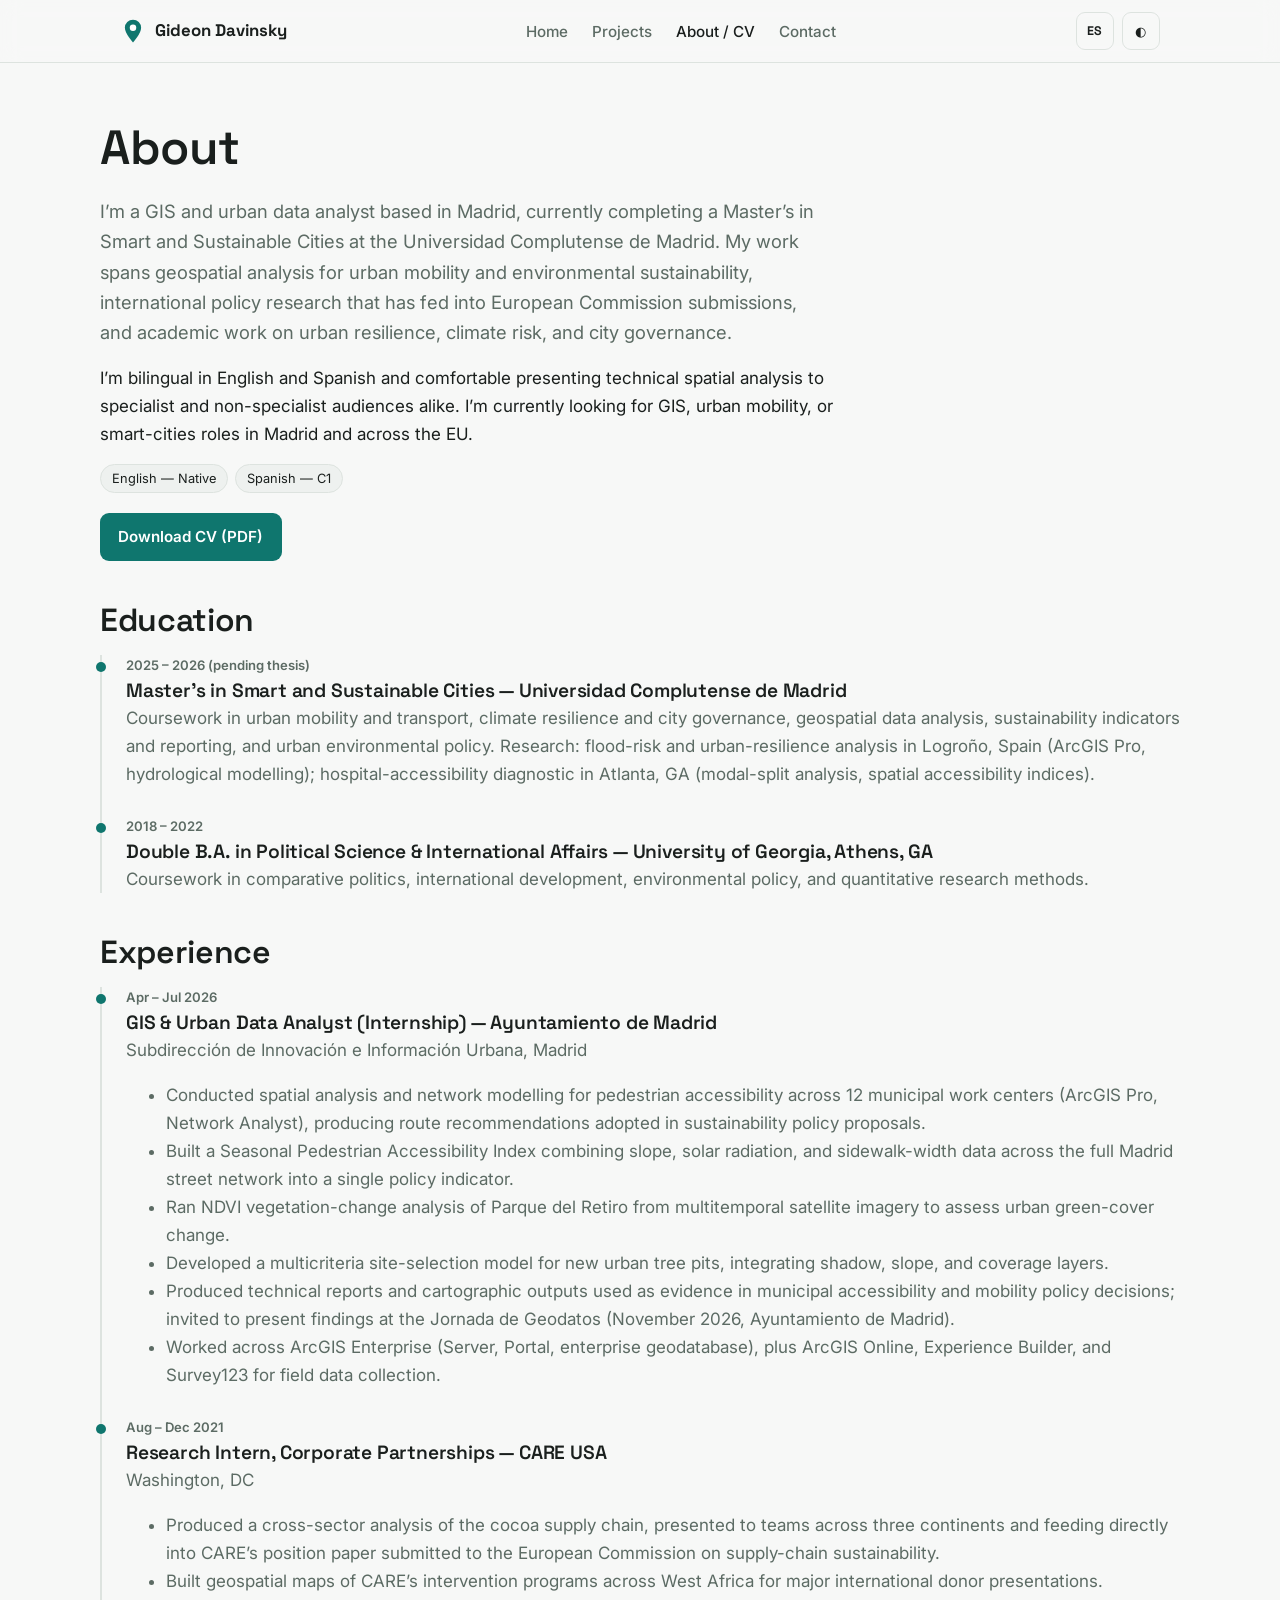
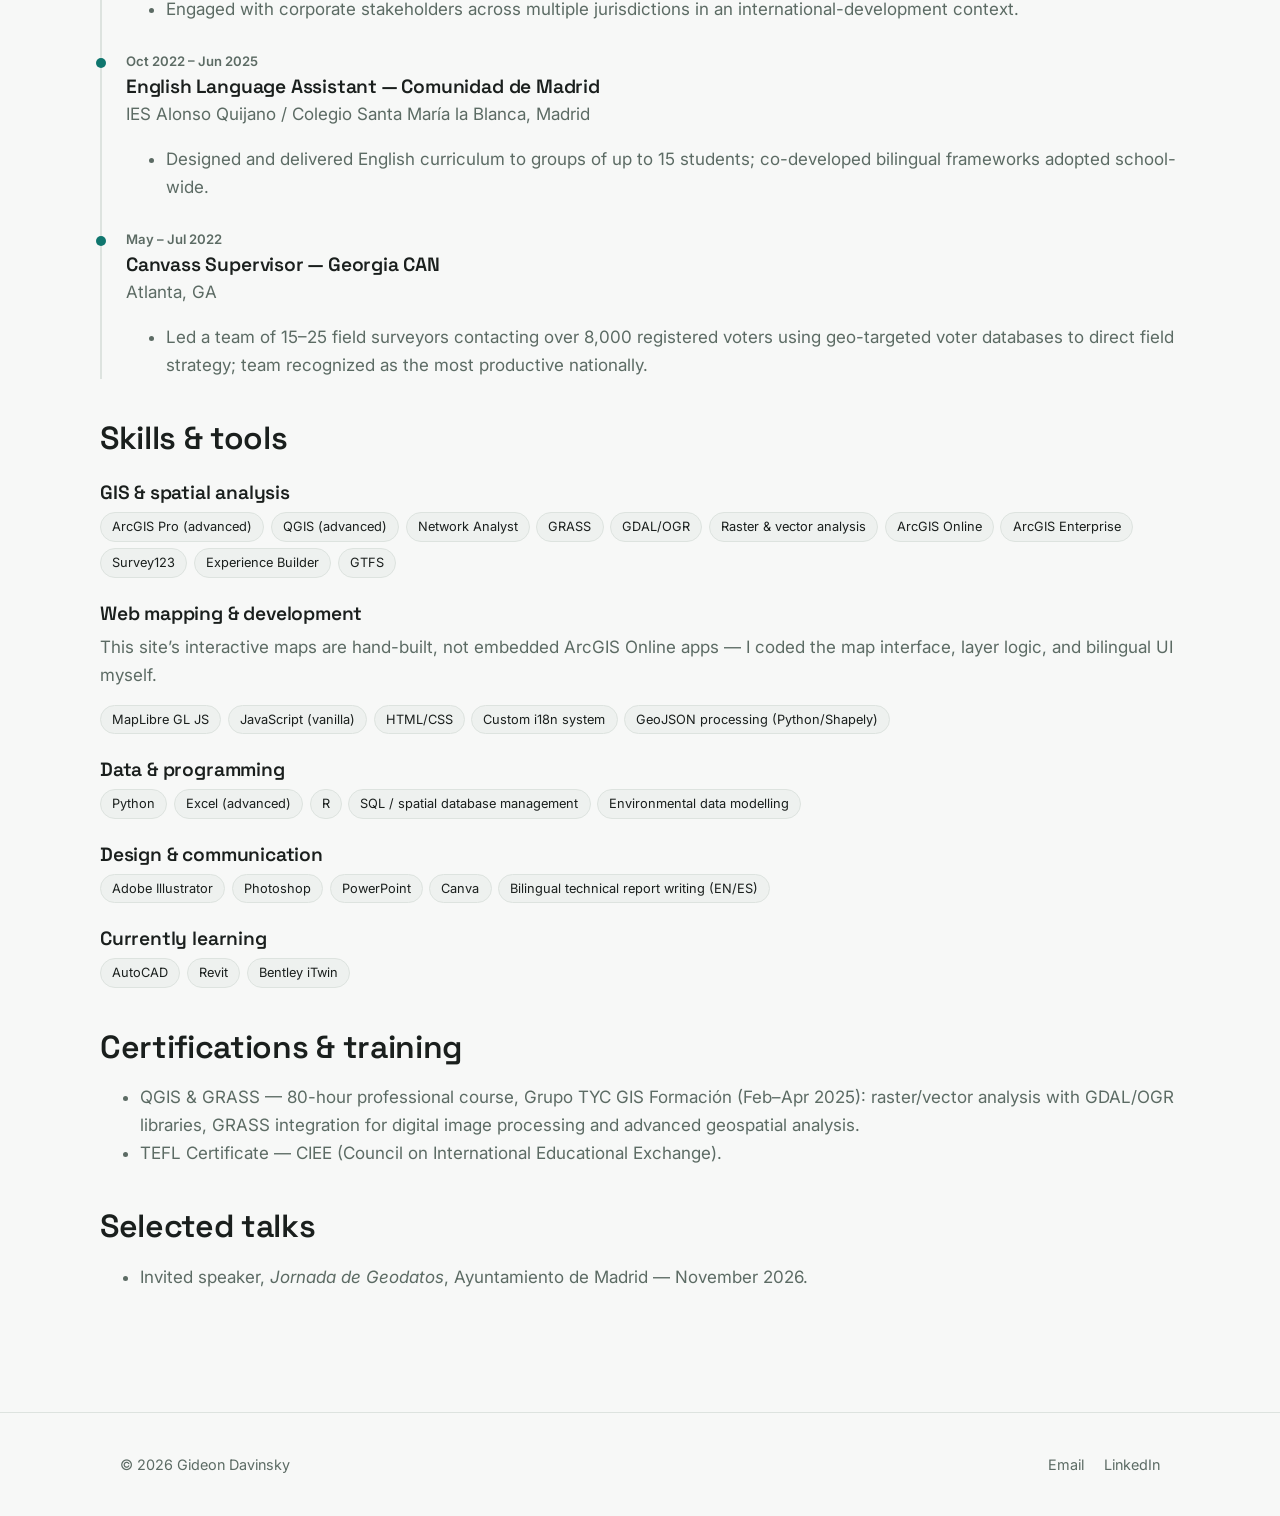
==== about.html @ 7b9b18a8 "Public deploy: exclude Ayuntamiento de Madrid work pending their publication Drops the IAPE pedestri" ====
<!doctype html>
<html lang="en">
<head>
<meta charset="utf-8">
<meta name="viewport" content="width=device-width, initial-scale=1">
<title>About &amp; CV — Gideon Davinsky</title>
<meta name="description" content="Background, education, and experience of Gideon Davinsky, a GIS and urban data analyst based in Madrid.">
<meta property="og:type" content="website">
<meta property="og:site_name" content="Gideon Davinsky — GIS Portfolio">
<meta property="og:title" content="About &amp; CV — Gideon Davinsky">
<meta property="og:description" content="Background, education, and experience of Gideon Davinsky, a GIS and urban data analyst based in Madrid.">
<meta property="og:image" content="assets/og/about.png">
<meta property="og:url" content="about.html">
<meta name="twitter:card" content="summary_large_image">
<link rel="icon" href="data:image/svg+xml,%3Csvg xmlns='http://www.w3.org/2000/svg' viewBox='0 0 32 32'%3E%3Cpath fill='%230f766e' d='M16 2a10 10 0 0 0-10 10c0 7 10 18 10 18s10-11 10-18A10 10 0 0 0 16 2z'/%3E%3Ccircle cx='16' cy='12' r='4' fill='%23fff'/%3E%3C/svg%3E">
<link rel="preconnect" href="https://fonts.googleapis.com">
<link rel="preconnect" href="https://fonts.gstatic.com" crossorigin>
<link href="https://fonts.googleapis.com/css2?family=Inter:wght@400;500;600&family=Space+Grotesk:wght@500;600;700&display=swap" rel="stylesheet">
<link rel="stylesheet" href="css/main.css">
</head>
<body>

<header class="site-header">
  <nav class="nav">
    <a class="brand" href="index.html">
      <svg class="mark" viewBox="0 0 32 32" aria-hidden="true"><path fill="var(--accent)" d="M16 2a10 10 0 0 0-10 10c0 7 10 18 10 18s10-11 10-18A10 10 0 0 0 16 2z"/><circle cx="16" cy="12" r="4" fill="#fff"/></svg>
      Gideon Davinsky
    </a>
    <ul class="nav-links">
      <li><a href="index.html" data-i18n="nav_home">Home</a></li>
      <li><a href="projects.html" data-i18n="nav_projects">Projects</a></li>
      <li><a href="about.html" aria-current="page" data-i18n="nav_about">About / CV</a></li>
      <li><a href="contact.html" data-i18n="nav_contact">Contact</a></li>
    </ul>
    <div style="display:flex;gap:.5rem">
      <button class="lang-toggle" data-i18n-aria="lang_toggle_aria" title="Español / English">ES</button>
      <button class="theme-toggle" data-i18n-aria="theme_toggle_aria" title="Toggle theme">◐</button>
      <button class="nav-toggle" data-i18n-aria="menu_aria" aria-expanded="false">☰</button>
    </div>
  </nav>
</header>

<main class="container section">
  <h1 data-i18n="h_about">About</h1>
  <div class="prose">
    <p class="lead" data-i18n="lead_1">
      I&rsquo;m a GIS and urban data analyst based in Madrid, currently completing a Master&rsquo;s
      in Smart and Sustainable Cities at the Universidad Complutense de Madrid. My work spans
      geospatial analysis for urban mobility and environmental sustainability, international
      policy research that has fed into European Commission submissions, and academic work on
      urban resilience, climate risk, and city governance.
    </p>
    <p data-i18n="lead_2">
      I&rsquo;m bilingual in English and Spanish and comfortable presenting technical spatial
      analysis to specialist and non-specialist audiences alike. I&rsquo;m currently looking for
      GIS, urban mobility, or smart-cities roles in Madrid and across the EU.
    </p>
    <div class="pill-row" style="margin-bottom:1.25rem">
      <span class="pill" data-i18n="lang_en">English &mdash; Native</span>
      <span class="pill" data-i18n="lang_es">Spanish &mdash; C1</span>
    </div>
    <p>
      <a class="btn" id="cv-download" href="assets/CV_EN.pdf" data-cv-en="assets/CV_EN.pdf" data-cv-es="assets/CV_ES.pdf" data-i18n="btn_download_cv">Download CV (PDF)</a>
    </p>
  </div>

  <h2 data-i18n="h_education">Education</h2>
  <div class="timeline">
    <div class="timeline-item">
      <div class="when" data-i18n="edu_1_when">2025 &ndash; 2026 (pending thesis)</div>
      <h3 data-i18n="edu_1_title">Master&rsquo;s in Smart and Sustainable Cities &mdash; Universidad Complutense de Madrid</h3>
      <p class="muted" data-i18n="edu_1_body">Coursework in urban mobility and transport, climate resilience and city governance,
        geospatial data analysis, sustainability indicators and reporting, and urban
        environmental policy. Research: flood-risk and urban-resilience analysis in Logroño,
        Spain (ArcGIS Pro, hydrological modelling); hospital-accessibility diagnostic in
        Atlanta, GA (modal-split analysis, spatial accessibility indices).</p>
    </div>
    <div class="timeline-item">
      <div class="when">2018 &ndash; 2022</div>
      <h3 data-i18n="edu_2_title">Double B.A. in Political Science &amp; International Affairs &mdash; University of Georgia, Athens, GA</h3>
      <p class="muted" data-i18n="edu_2_body">Coursework in comparative politics, international development, environmental
        policy, and quantitative research methods.</p>
    </div>
  </div>

  <h2 data-i18n="h_experience">Experience</h2>
  <div class="timeline">
    <div class="timeline-item">
      <div class="when" data-i18n="exp_1_when">Apr &ndash; Jul 2026</div>
      <h3 data-i18n="exp_1_title">GIS &amp; Urban Data Analyst (Internship) &mdash; Ayuntamiento de Madrid</h3>
      <p class="muted" data-i18n="exp_1_org">Subdirección de Innovación e Información Urbana, Madrid</p>
      <ul class="muted">
        <li data-i18n="exp_1_b1">Conducted spatial analysis and network modelling for pedestrian accessibility across 12
          municipal work centers (ArcGIS Pro, Network Analyst), producing route recommendations
          adopted in sustainability policy proposals.</li>
        <li data-i18n="exp_1_b2">Built a Seasonal Pedestrian Accessibility Index combining slope, solar radiation, and
          sidewalk-width data across the full Madrid street network into a single policy
          indicator.</li>
        <li data-i18n="exp_1_b3">Ran NDVI vegetation-change analysis of Parque del Retiro from multitemporal satellite
          imagery to assess urban green-cover change.</li>
        <li data-i18n="exp_1_b4">Developed a multicriteria site-selection model for new urban tree pits, integrating
          shadow, slope, and coverage layers.</li>
        <li data-i18n="exp_1_b5">Produced technical reports and cartographic outputs used as evidence in municipal
          accessibility and mobility policy decisions; invited to present findings at the
          Jornada de Geodatos (November 2026, Ayuntamiento de Madrid).</li>
        <li data-i18n="exp_1_b6">Worked across ArcGIS Enterprise (Server, Portal, enterprise geodatabase), plus ArcGIS
          Online, Experience Builder, and Survey123 for field data collection.</li>
      </ul>
    </div>
    <div class="timeline-item">
      <div class="when">Aug &ndash; Dec 2021</div>
      <h3 data-i18n="exp_2_title">Research Intern, Corporate Partnerships &mdash; CARE USA</h3>
      <p class="muted" data-i18n="exp_2_org">Washington, DC</p>
      <ul class="muted">
        <li data-i18n="exp_2_b1">Produced a cross-sector analysis of the cocoa supply chain, presented to teams across
          three continents and feeding directly into CARE&rsquo;s position paper submitted to the
          European Commission on supply-chain sustainability.</li>
        <li data-i18n="exp_2_b2">Built geospatial maps of CARE&rsquo;s intervention programs across West Africa for major
          international donor presentations.</li>
        <li data-i18n="exp_2_b3">Engaged with corporate stakeholders across multiple jurisdictions in an
          international-development context.</li>
      </ul>
    </div>
    <div class="timeline-item">
      <div class="when">Oct 2022 &ndash; Jun 2025</div>
      <h3 data-i18n="exp_3_title">English Language Assistant &mdash; Comunidad de Madrid</h3>
      <p class="muted" data-i18n="exp_3_org">IES Alonso Quijano / Colegio Santa María la Blanca, Madrid</p>
      <ul class="muted">
        <li data-i18n="exp_3_b1">Designed and delivered English curriculum to groups of up to 15 students; co-developed
          bilingual frameworks adopted school-wide.</li>
      </ul>
    </div>
    <div class="timeline-item">
      <div class="when">May &ndash; Jul 2022</div>
      <h3 data-i18n="exp_4_title">Canvass Supervisor &mdash; Georgia CAN</h3>
      <p class="muted" data-i18n="exp_4_org">Atlanta, GA</p>
      <ul class="muted">
        <li data-i18n="exp_4_b1">Led a team of 15&ndash;25 field surveyors contacting over 8,000 registered voters using
          geo-targeted voter databases to direct field strategy; team recognized as the most
          productive nationally.</li>
      </ul>
    </div>
  </div>

  <h2 data-i18n="h_skills">Skills &amp; tools</h2>
  <h3 data-i18n="skill_h_gis">GIS &amp; spatial analysis</h3>
  <div class="pill-row" data-i18n="skill_gis_list"></div>
  <h3 data-i18n="skill_h_web">Web mapping &amp; development</h3>
  <p class="muted" data-i18n="skill_web_note">This site&rsquo;s interactive maps are hand-built, not embedded ArcGIS Online
    apps &mdash; I coded the map interface, layer logic, and bilingual UI myself.</p>
  <div class="pill-row" data-i18n="skill_web_list"></div>
  <h3 data-i18n="skill_h_data">Data &amp; programming</h3>
  <div class="pill-row" data-i18n="skill_data_list"></div>
  <h3 data-i18n="skill_h_design">Design &amp; communication</h3>
  <div class="pill-row" data-i18n="skill_design_list"></div>
  <h3 data-i18n="skill_h_learning">Currently learning</h3>
  <div class="pill-row" data-i18n="skill_learning_list"></div>

  <h2 data-i18n="h_certs">Certifications &amp; training</h2>
  <ul class="muted">
    <li data-i18n="cert_1">QGIS &amp; GRASS &mdash; 80-hour professional course, Grupo TYC GIS Formación (Feb&ndash;Apr
      2025): raster/vector analysis with GDAL/OGR libraries, GRASS integration for digital
      image processing and advanced geospatial analysis.</li>
    <li data-i18n="cert_2">TEFL Certificate &mdash; CIEE (Council on International Educational Exchange).</li>
  </ul>

  <h2 data-i18n="h_talks">Selected talks</h2>
  <ul class="muted">
    <li data-i18n="talk_1">Invited speaker, <em>Jornada de Geodatos</em>, Ayuntamiento de Madrid &mdash; November 2026.</li>
  </ul>
</main>

<footer class="site-footer">
  <div class="container">
    <div>&copy; <span id="year">2026</span> Gideon Davinsky</div>
    <div class="social">
      <a href="mailto:gideondavinsky@gmail.com" data-i18n="social_email">Email</a>
      <a href="https://www.linkedin.com/in/gideon-davinsky" data-i18n="social_linkedin">LinkedIn</a>
    </div>
  </div>
</footer>

<script>
  window.PAGE_I18N = {
    en: {
      doc_title: "About &amp; CV — Gideon Davinsky",
      doc_description: "Background, education, and experience of Gideon Davinsky, a GIS and urban data analyst based in Madrid.",
      h_about: "About",
      lead_1: "I’m a GIS and urban data analyst based in Madrid, currently completing a Master’s in Smart and Sustainable Cities at the Universidad Complutense de Madrid. My work spans geospatial analysis for urban mobility and environmental sustainability, international policy research that has fed into European Commission submissions, and academic work on urban resilience, climate risk, and city governance.",
      lead_2: "I’m bilingual in English and Spanish and comfortable presenting technical spatial analysis to specialist and non-specialist audiences alike. I’m currently looking for GIS, urban mobility, or smart-cities roles in Madrid and across the EU.",
      lang_en: "English — Native",
      lang_es: "Spanish — C1",
      btn_download_cv: "Download CV (PDF)",
      h_education: "Education",
      edu_1_when: "2025 – 2026 (pending thesis)",
      edu_1_title: "Master’s in Smart and Sustainable Cities — Universidad Complutense de Madrid",
      edu_1_body: "Coursework in urban mobility and transport, climate resilience and city governance, geospatial data analysis, sustainability indicators and reporting, and urban environmental policy. Research: flood-risk and urban-resilience analysis in Logroño, Spain (ArcGIS Pro, hydrological modelling); hospital-accessibility diagnostic in Atlanta, GA (modal-split analysis, spatial accessibility indices).",
      edu_2_title: "Double B.A. in Political Science &amp; International Affairs — University of Georgia, Athens, GA",
      edu_2_body: "Coursework in comparative politics, international development, environmental policy, and quantitative research methods.",
      h_experience: "Experience",
      exp_1_when: "Apr – Jul 2026",
      exp_1_title: "GIS &amp; Urban Data Analyst (Internship) — Ayuntamiento de Madrid",
      exp_1_org: "Subdirección de Innovación e Información Urbana, Madrid",
      exp_1_b1: "Conducted spatial analysis and network modelling for pedestrian accessibility across 12 municipal work centers (ArcGIS Pro, Network Analyst), producing route recommendations adopted in sustainability policy proposals.",
      exp_1_b2: "Built a Seasonal Pedestrian Accessibility Index combining slope, solar radiation, and sidewalk-width data across the full Madrid street network into a single policy indicator.",
      exp_1_b3: "Ran NDVI vegetation-change analysis of Parque del Retiro from multitemporal satellite imagery to assess urban green-cover change.",
      exp_1_b4: "Developed a multicriteria site-selection model for new urban tree pits, integrating shadow, slope, and coverage layers.",
      exp_1_b5: "Produced technical reports and cartographic outputs used as evidence in municipal accessibility and mobility policy decisions; invited to present findings at the Jornada de Geodatos (November 2026, Ayuntamiento de Madrid).",
      exp_1_b6: "Worked across ArcGIS Enterprise (Server, Portal, enterprise geodatabase), plus ArcGIS Online, Experience Builder, and Survey123 for field data collection.",
      exp_2_title: "Research Intern, Corporate Partnerships — CARE USA",
      exp_2_org: "Washington, DC",
      exp_2_b1: "Produced a cross-sector analysis of the cocoa supply chain, presented to teams across three continents and feeding directly into CARE’s position paper submitted to the European Commission on supply-chain sustainability.",
      exp_2_b2: "Built geospatial maps of CARE’s intervention programs across West Africa for major international donor presentations.",
      exp_2_b3: "Engaged with corporate stakeholders across multiple jurisdictions in an international-development context.",
      exp_3_title: "English Language Assistant — Comunidad de Madrid",
      exp_3_org: "IES Alonso Quijano / Colegio Santa María la Blanca, Madrid",
      exp_3_b1: "Designed and delivered English curriculum to groups of up to 15 students; co-developed bilingual frameworks adopted school-wide.",
      exp_4_title: "Canvass Supervisor — Georgia CAN",
      exp_4_org: "Atlanta, GA",
      exp_4_b1: "Led a team of 15–25 field surveyors contacting over 8,000 registered voters using geo-targeted voter databases to direct field strategy; team recognized as the most productive nationally.",
      h_skills: "Skills &amp; tools",
      skill_h_gis: "GIS &amp; spatial analysis",
      skill_gis_list: "<span class=\"pill\">ArcGIS Pro (advanced)</span><span class=\"pill\">QGIS (advanced)</span><span class=\"pill\">Network Analyst</span><span class=\"pill\">GRASS</span><span class=\"pill\">GDAL/OGR</span><span class=\"pill\">Raster &amp; vector analysis</span><span class=\"pill\">ArcGIS Online</span><span class=\"pill\">ArcGIS Enterprise</span><span class=\"pill\">Survey123</span><span class=\"pill\">Experience Builder</span><span class=\"pill\">GTFS</span>",
      skill_h_web: "Web mapping &amp; development",
      skill_web_note: "This site’s interactive maps are hand-built, not embedded ArcGIS Online apps — I coded the map interface, layer logic, and bilingual UI myself.",
      skill_web_list: "<span class=\"pill\">MapLibre GL JS</span><span class=\"pill\">JavaScript (vanilla)</span><span class=\"pill\">HTML/CSS</span><span class=\"pill\">Custom i18n system</span><span class=\"pill\">GeoJSON processing (Python/Shapely)</span>",
      skill_h_data: "Data &amp; programming",
      skill_data_list: "<span class=\"pill\">Python</span><span class=\"pill\">Excel (advanced)</span><span class=\"pill\">R</span><span class=\"pill\">SQL / spatial database management</span><span class=\"pill\">Environmental data modelling</span>",
      skill_h_design: "Design &amp; communication",
      skill_design_list: "<span class=\"pill\">Adobe Illustrator</span><span class=\"pill\">Photoshop</span><span class=\"pill\">PowerPoint</span><span class=\"pill\">Canva</span><span class=\"pill\">Bilingual technical report writing (EN/ES)</span>",
      skill_h_learning: "Currently learning",
      skill_learning_list: "<span class=\"pill\">AutoCAD</span><span class=\"pill\">Revit</span><span class=\"pill\">Bentley iTwin</span>",
      h_certs: "Certifications &amp; training",
      cert_1: "QGIS &amp; GRASS — 80-hour professional course, Grupo TYC GIS Formación (Feb–Apr 2025): raster/vector analysis with GDAL/OGR libraries, GRASS integration for digital image processing and advanced geospatial analysis.",
      cert_2: "TEFL Certificate — CIEE (Council on International Educational Exchange).",
      h_talks: "Selected talks",
      talk_1: "Invited speaker, <em>Jornada de Geodatos</em>, Ayuntamiento de Madrid — November 2026."
    },
    es: {
      doc_title: "Sobre mí y CV — Gideon Davinsky",
      doc_description: "Trayectoria, formación y experiencia de Gideon Davinsky, analista SIG y de datos urbanos con base en Madrid.",
      h_about: "Sobre mí",
      lead_1: "Soy analista SIG y de datos urbanos con base en Madrid, actualmente cursando un Máster en Ciudades Inteligentes y Sostenibles en la Universidad Complutense de Madrid. Mi trabajo abarca el análisis geoespacial aplicado a la movilidad sostenible y la transición ecológica urbana, investigación de política internacional que ha alimentado propuestas presentadas ante la Comisión Europea, y trabajo académico sobre resiliencia urbana, riesgo climático y gobernanza de ciudades.",
      lead_2: "Soy bilingüe en inglés y español, y me manejo con soltura presentando análisis espacial técnico tanto a públicos especializados como no especializados. Actualmente busco puestos de SIG, movilidad urbana o ciudades inteligentes en Madrid y en el resto de la UE.",
      lang_en: "Inglés — Nativo",
      lang_es: "Español — C1",
      btn_download_cv: "Descargar CV (PDF)",
      h_education: "Formación",
      edu_1_when: "2025 – 2026 (tesis pendiente)",
      edu_1_title: "Máster en Ciudades Inteligentes y Sostenibles — Universidad Complutense de Madrid",
      edu_1_body: "Asignaturas de movilidad urbana y transporte, resiliencia climática y gobernanza de ciudades, análisis de datos geoespaciales, indicadores y reporting de sostenibilidad, y política ambiental urbana. Trabajos de investigación: análisis de riesgo de inundación y resiliencia urbana en Logroño, España (ArcGIS Pro, modelización hidrológica); diagnóstico de accesibilidad hospitalaria en Atlanta, GA (análisis de reparto modal, índices de accesibilidad espacial).",
      edu_2_title: "Doble Grado en Ciencias Políticas y Relaciones Internacionales — Universidad de Georgia, Athens, GA",
      edu_2_body: "Asignaturas de política comparada, desarrollo internacional, política ambiental y métodos de investigación cuantitativa.",
      h_experience: "Experiencia",
      exp_1_when: "Abr – Jul 2026",
      exp_1_title: "Analista SIG y de Datos Urbanos (Becario) — Ayuntamiento de Madrid",
      exp_1_org: "Subdirección de Innovación e Información Urbana, Madrid",
      exp_1_b1: "Análisis espacial y modelización de redes para la accesibilidad peatonal en 12 centros de trabajo municipales (ArcGIS Pro, Network Analyst), generando recomendaciones de rutas adoptadas en propuestas de política de sostenibilidad.",
      exp_1_b2: "Construcción de un Índice Estacional de Accesibilidad Peatonal que combina pendiente, radiación solar y ancho de acera en toda la red viaria de Madrid, integrado en un único indicador para la toma de decisiones.",
      exp_1_b3: "Análisis NDVI de cambio de la cobertura vegetal en el Parque del Retiro a partir de imágenes satelitales multitemporales.",
      exp_1_b4: "Desarrollo de un modelo multicriterio de selección de ubicaciones para nuevos alcorques, integrando capas de sombra, pendiente y cobertura.",
      exp_1_b5: "Elaboración de informes técnicos y productos cartográficos empleados como evidencia en decisiones municipales de accesibilidad y movilidad; ponente invitado en la Jornada de Geodatos (noviembre de 2026, Ayuntamiento de Madrid).",
      exp_1_b6: "Trabajo en entorno ArcGIS Enterprise (Server, Portal, geodatabase corporativa), además de ArcGIS Online, Experience Builder y Survey123 para la recogida de datos de campo.",
      exp_2_title: "Becario de Investigación, Alianzas Corporativas — CARE USA",
      exp_2_org: "Washington, DC",
      exp_2_b1: "Elaboración de un análisis intersectorial de la cadena de suministro del cacao, presentado a equipos en tres continentes y que fundamentó directamente la posición de CARE ante la Comisión Europea en materia de sostenibilidad de la cadena de suministro.",
      exp_2_b2: "Elaboración de mapas geoespaciales de los programas de intervención de CARE en África Occidental para presentaciones ante grandes donantes internacionales.",
      exp_2_b3: "Interlocución con partes interesadas corporativas en múltiples jurisdicciones en un contexto de desarrollo internacional.",
      exp_3_title: "Auxiliar de Conversación de Inglés — Comunidad de Madrid",
      exp_3_org: "IES Alonso Quijano / Colegio Santa María la Blanca, Madrid",
      exp_3_b1: "Diseño e impartición de un programa de inglés a grupos de hasta 15 alumnos; codesarrollo de unidades bilingües adoptadas a nivel de centro.",
      exp_4_title: "Supervisor de Equipo de Campaña — Georgia CAN",
      exp_4_org: "Atlanta, GA",
      exp_4_b1: "Dirección de un equipo de 15–25 encuestadores de campo, contactando a más de 8.000 votantes registrados mediante bases de datos georreferenciadas para dirigir la estrategia sobre el terreno; equipo reconocido como el más productivo a nivel nacional.",
      h_skills: "Habilidades y herramientas",
      skill_h_gis: "SIG y análisis espacial",
      skill_gis_list: "<span class=\"pill\">ArcGIS Pro (avanzado)</span><span class=\"pill\">QGIS (avanzado)</span><span class=\"pill\">Network Analyst</span><span class=\"pill\">GRASS</span><span class=\"pill\">GDAL/OGR</span><span class=\"pill\">Análisis ráster y vectorial</span><span class=\"pill\">ArcGIS Online</span><span class=\"pill\">ArcGIS Enterprise</span><span class=\"pill\">Survey123</span><span class=\"pill\">Experience Builder</span><span class=\"pill\">GTFS</span>",
      skill_h_web: "Cartografía web y desarrollo",
      skill_web_note: "Los mapas interactivos de este sitio están programados a mano, no son apps embebidas de ArcGIS Online — he codificado yo mismo la interfaz del mapa, la lógica de capas y la interfaz bilingüe.",
      skill_web_list: "<span class=\"pill\">MapLibre GL JS</span><span class=\"pill\">JavaScript (vanilla)</span><span class=\"pill\">HTML/CSS</span><span class=\"pill\">Sistema de internacionalización propio</span><span class=\"pill\">Procesamiento de GeoJSON (Python/Shapely)</span>",
      skill_h_data: "Datos y programación",
      skill_data_list: "<span class=\"pill\">Python</span><span class=\"pill\">Excel (avanzado)</span><span class=\"pill\">R</span><span class=\"pill\">SQL / gestión de bases de datos espaciales</span><span class=\"pill\">Modelado de datos ambientales</span>",
      skill_h_design: "Diseño y comunicación",
      skill_design_list: "<span class=\"pill\">Adobe Illustrator</span><span class=\"pill\">Photoshop</span><span class=\"pill\">PowerPoint</span><span class=\"pill\">Canva</span><span class=\"pill\">Redacción técnica bilingüe (inglés/español)</span>",
      skill_h_learning: "En aprendizaje",
      skill_learning_list: "<span class=\"pill\">AutoCAD</span><span class=\"pill\">Revit</span><span class=\"pill\">Bentley iTwin</span>",
      h_certs: "Certificaciones y formación complementaria",
      cert_1: "QGIS y GRASS — curso profesional de 80 horas, Grupo TYC GIS Formación (feb–abr 2025): análisis ráster/vectorial con librerías GDAL/OGR, integración con GRASS para procesamiento digital de imágenes y análisis geoespacial avanzado.",
      cert_2: "Certificado TEFL — CIEE (Council on International Educational Exchange).",
      h_talks: "Ponencias seleccionadas",
      talk_1: "Ponente invitado, <em>Jornada de Geodatos</em>, Ayuntamiento de Madrid — noviembre de 2026."
    }
  };
</script>
<script src="js/i18n.js"></script>
<script src="js/site.js"></script>
<script>
  (function () {
    var btn = document.getElementById("cv-download");
    function updateCvLink() {
      var lang = window.I18N ? window.I18N.getLang() : "en";
      btn.href = lang === "es" ? btn.dataset.cvEs : btn.dataset.cvEn;
    }
    document.addEventListener("langchange", updateCvLink);
    updateCvLink();
  })();
</script>
</body>
</html>
---- css/main.css ----
/* ===========================================================================
   GIS Portfolio — main stylesheet
   Design tokens first, then layout, then components.
   Light + dark themes: dark applies via prefers-color-scheme OR
   an explicit  <html data-theme="dark"> / "light"  set by the theme toggle.
   =========================================================================== */

:root {
  --bg:            #f7f8f7;
  --surface:       #ffffff;
  --surface-2:     #eef1ef;
  --text:          #1a1f1d;
  --muted:         #5c6b64;
  --border:        #dde3df;
  --accent:        #0f766e;   /* teal 700 */
  --accent-hover:  #115e57;
  --accent-soft:   #d5efec;
  --shadow:        0 1px 2px rgba(20, 30, 25, .06), 0 8px 24px rgba(20, 30, 25, .06);
  --radius:        12px;
  --maxw:          1080px;
  --font-sans:     "Inter", system-ui, -apple-system, "Segoe UI", Roboto, sans-serif;
  --font-display:  "Space Grotesk", var(--font-sans);
}

@media (prefers-color-scheme: dark) {
  :root:not([data-theme="light"]) {
    --bg:          #0f1412;
    --surface:     #161c19;
    --surface-2:   #1e2622;
    --text:        #e8edea;
    --muted:       #9aa8a1;
    --border:      #2a332e;
    --accent:      #2dd4bf;
    --accent-hover:#5eead4;
    --accent-soft: #143530;
    --shadow:      0 1px 2px rgba(0,0,0,.4), 0 8px 28px rgba(0,0,0,.35);
  }
}
:root[data-theme="dark"] {
  --bg:          #0f1412;
  --surface:     #161c19;
  --surface-2:   #1e2622;
  --text:        #e8edea;
  --muted:       #9aa8a1;
  --border:      #2a332e;
  --accent:      #2dd4bf;
  --accent-hover:#5eead4;
  --accent-soft: #143530;
  --shadow:      0 1px 2px rgba(0,0,0,.4), 0 8px 28px rgba(0,0,0,.35);
}

* { box-sizing: border-box; }
html { scroll-behavior: smooth; }
body {
  margin: 0;
  background: var(--bg);
  color: var(--text);
  font-family: var(--font-sans);
  font-size: 17px;
  line-height: 1.65;
  -webkit-font-smoothing: antialiased;
}
img { max-width: 100%; display: block; }
a { color: var(--accent); text-decoration: none; }
a:hover { color: var(--accent-hover); text-decoration: underline; }
h1, h2, h3 { font-family: var(--font-display); line-height: 1.2; font-weight: 600; letter-spacing: -.01em; }
h1 { font-size: clamp(2rem, 4vw, 3rem); margin: 0 0 .4em; }
h2 { font-size: clamp(1.5rem, 3vw, 2rem); margin: 2.5rem 0 1rem; }
h3 { font-size: 1.2rem; margin: 1.5rem 0 .5rem; }
p  { margin: 0 0 1rem; }
code { font-family: ui-monospace, "SF Mono", Menlo, Consolas, monospace; font-size: .9em;
       background: var(--surface-2); padding: .1em .4em; border-radius: 5px; }

.container { max-width: var(--maxw); margin: 0 auto; padding: 0 1.25rem; }
.section { padding: 3.5rem 0; }
.muted { color: var(--muted); }
.lead { font-size: 1.15rem; color: var(--muted); max-width: 60ch; }
.center { text-align: center; }

/* ---- header / nav ---------------------------------------------------------- */
.site-header {
  position: sticky; top: 0; z-index: 50;
  background: color-mix(in srgb, var(--bg) 88%, transparent);
  backdrop-filter: blur(10px);
  border-bottom: 1px solid var(--border);
}
.nav {
  display: flex; align-items: center; justify-content: space-between;
  height: 62px; max-width: var(--maxw); margin: 0 auto; padding: 0 1.25rem;
}
.brand { font-family: var(--font-display); font-weight: 700; font-size: 1.05rem;
         color: var(--text); display: flex; align-items: center; gap: .55rem; }
.brand:hover { text-decoration: none; }
.brand .mark { width: 26px; height: 26px; }
.nav-links { display: flex; align-items: center; gap: 1.5rem; list-style: none; margin: 0; padding: 0; }
.nav-links a { color: var(--muted); font-size: .95rem; font-weight: 500; }
.nav-links a:hover, .nav-links a[aria-current="page"] { color: var(--text); text-decoration: none; }
.theme-toggle, .nav-toggle, .lang-toggle {
  background: none; border: 1px solid var(--border); color: var(--text);
  width: 38px; height: 38px; border-radius: 9px; cursor: pointer;
  display: inline-flex; align-items: center; justify-content: center;
}
.lang-toggle { font-family: var(--font-display); font-size: .78rem; font-weight: 700; letter-spacing: .02em; }
.theme-toggle:hover, .nav-toggle:hover, .lang-toggle:hover { background: var(--surface-2); }
.nav-toggle { display: none; }

@media (max-width: 720px) {
  .nav-toggle { display: inline-flex; }
  .nav-links {
    position: absolute; top: 62px; left: 0; right: 0;
    flex-direction: column; align-items: stretch; gap: 0;
    background: var(--surface); border-bottom: 1px solid var(--border);
    padding: .5rem 1.25rem 1rem;
    display: none;
  }
  .nav-links.open { display: flex; }
  .nav-links li { padding: .6rem 0; border-bottom: 1px solid var(--border); }
  .nav-links li:last-child { border-bottom: 0; }
}

/* ---- buttons -------------------------------------------------------------- */
.btn {
  display: inline-flex; align-items: center; gap: .5rem;
  background: var(--accent); color: #fff; font-weight: 600; font-size: .95rem;
  padding: .7rem 1.15rem; border-radius: 9px; border: 0; cursor: pointer;
  transition: background .15s ease;
}
.btn:hover { background: var(--accent-hover); color: #fff; text-decoration: none; }
.btn.secondary { background: transparent; color: var(--text); border: 1px solid var(--border); }
.btn.secondary:hover { background: var(--surface-2); }

/* ---- hero --------------------------------------------------------------- */
.hero { padding: 4.5rem 0 3rem; }
.hero .lead { margin-bottom: 1.75rem; }
.hero-actions { display: flex; gap: .75rem; flex-wrap: wrap; }
.eyebrow { text-transform: uppercase; letter-spacing: .12em; font-size: .8rem;
           font-weight: 600; color: var(--accent); margin-bottom: .75rem; }

/* ---- project grid ------------------------------------------------------- */
.filters { display: flex; gap: .5rem; flex-wrap: wrap; margin: 1.5rem 0 2rem; }
.filter-btn {
  background: var(--surface); border: 1px solid var(--border); color: var(--muted);
  padding: .4rem .9rem; border-radius: 999px; font-size: .9rem; cursor: pointer; font-weight: 500;
}
.filter-btn[aria-pressed="true"] { background: var(--accent-soft); border-color: var(--accent);
  color: var(--accent-hover); }

.card-grid { display: grid; gap: 1.5rem; grid-template-columns: repeat(auto-fill, minmax(300px, 1fr)); }
.card {
  background: var(--surface); border: 1px solid var(--border); border-radius: var(--radius);
  overflow: hidden; display: flex; flex-direction: column;
  transition: transform .15s ease, box-shadow .15s ease;
}
.card:hover { transform: translateY(-3px); box-shadow: var(--shadow); }
.card a.card-link { color: inherit; text-decoration: none; display: flex; flex-direction: column; height: 100%; }
.card .thumb { aspect-ratio: 16 / 10; background: var(--surface-2); object-fit: cover; width: 100%;
  border-bottom: 1px solid var(--border); }
.card .thumb.placeholder { display: flex; align-items: center; justify-content: center;
  color: var(--muted); font-size: .85rem; font-family: var(--font-display); }
.card .body { padding: 1.1rem 1.15rem 1.25rem; display: flex; flex-direction: column; gap: .5rem; flex: 1; }
.card .tag { align-self: flex-start; font-size: .72rem; text-transform: uppercase; letter-spacing: .08em;
  font-weight: 700; color: var(--accent); background: var(--accent-soft); padding: .18rem .5rem; border-radius: 5px; }
.card h3 { margin: 0; font-size: 1.1rem; }
.card .meta { font-size: .85rem; color: var(--muted); margin-top: auto; }

/* ---- maps -------------------------------------------------------------- */
.map {
  width: 100%; height: 460px; border-radius: var(--radius);
  border: 1px solid var(--border); overflow: hidden; background: var(--surface-2);
}
.map-figure { margin: 1.75rem 0; }
.map-figure figcaption { font-size: .88rem; color: var(--muted); margin-top: .6rem; }
.maplibregl-popup-content {
  /* The popup's background is always white (fixed by maplibre-gl.css), but
     var(--text) is a light color in dark mode — pin the text dark here too,
     regardless of site theme, or it goes near-invisible on that white card. */
  font-family: var(--font-sans); font-size: .85rem; line-height: 1.5;
  color: #1a1f1d; border-radius: 8px; padding: .7rem .85rem;
  max-height: 320px; overflow-y: auto;
}
.maplibregl-popup-content b { color: #0f172a; }
.map-legend {
  background: var(--surface); border: 1px solid var(--border); border-radius: 8px;
  padding: .6rem .8rem; font-size: .8rem; box-shadow: var(--shadow);
}
.map-legend b { display: block; margin-bottom: .35rem; font-family: var(--font-display); }
.map-legend .row { display: flex; align-items: center; gap: .5rem; margin: .2rem 0; }
.map-legend .swatch { width: 14px; height: 14px; border-radius: 3px; border: 1px solid rgba(0,0,0,.15); }

/* ---- project detail --------------------------------------------------- */
.project-header { padding: 2.5rem 0 1rem; }
.project-meta {
  display: grid; grid-template-columns: repeat(auto-fit, minmax(140px, 1fr));
  gap: 1rem 1.5rem; margin: 1.5rem 0; padding: 1.25rem;
  background: var(--surface); border: 1px solid var(--border); border-radius: var(--radius);
}
.project-meta dt { font-size: .72rem; text-transform: uppercase; letter-spacing: .09em;
  color: var(--muted); font-weight: 700; margin-bottom: .2rem; }
.project-meta dd { margin: 0; font-size: .95rem; }
.pill-row { display: flex; flex-wrap: wrap; gap: .4rem; }
.pill { background: var(--surface-2); border: 1px solid var(--border); border-radius: 999px;
  padding: .2rem .7rem; font-size: .8rem; }
.prose { max-width: 68ch; }
.prose ul { padding-left: 1.2rem; }
.prose li { margin: .3rem 0; }
.back-link { font-size: .9rem; display: inline-flex; gap: .35rem; align-items: center; margin-bottom: 1rem; }

.table-scroll { overflow-x: auto; margin: 1.25rem 0; }
.data-table { border-collapse: collapse; width: 100%; font-size: .88rem; min-width: 360px; }
.data-table th, .data-table td { border: 1px solid var(--border); padding: .5rem .7rem; text-align: left; }
.data-table th { background: var(--surface-2); font-family: var(--font-display); font-weight: 600; }
.data-table td.num { text-align: center; font-variant-numeric: tabular-nums; }

.season-toggle { display: flex; gap: .5rem; margin: 1rem 0; }
.season-btn {
  background: var(--surface); border: 1px solid var(--border); color: var(--muted);
  padding: .45rem 1rem; border-radius: 999px; font-size: .88rem; font-weight: 600; cursor: pointer;
}
.season-btn[aria-pressed="true"] { background: var(--accent-soft); border-color: var(--accent); color: var(--accent-hover); }

/* ---- about ----------------------------------------------------------- */
.timeline { border-left: 2px solid var(--border); padding-left: 1.5rem; margin: 1rem 0; }
.timeline-item { margin-bottom: 1.75rem; position: relative; }
.timeline-item::before { content: ""; position: absolute; left: calc(-1.5rem - 6px); top: .45rem;
  width: 10px; height: 10px; border-radius: 50%; background: var(--accent); }
.timeline-item .when { font-size: .82rem; color: var(--muted); font-weight: 600; }
.timeline-item h3 { margin: .15rem 0 .1rem; }
.skill-cols { columns: 2; column-gap: 2.5rem; }
.skill-cols li { break-inside: avoid; }
@media (max-width: 560px) { .skill-cols { columns: 1; } }

/* ---- footer -------------------------------------------------------- */
.site-footer {
  border-top: 1px solid var(--border); margin-top: 3rem;
  padding: 2.5rem 0; color: var(--muted); font-size: .9rem;
}
.site-footer .container { display: flex; justify-content: space-between; flex-wrap: wrap; gap: 1rem; }
.social a { color: var(--muted); margin-left: 1rem; }
.social a:hover { color: var(--text); }

/* ---- misc --------------------------------------------------------- */
.notice {
  background: var(--accent-soft); border: 1px solid var(--accent);
  border-radius: 10px; padding: .9rem 1.1rem; font-size: .9rem; margin: 1.5rem 0;
}
@media (prefers-reduced-motion: reduce) {
  * { animation: none !important; transition: none !important; scroll-behavior: auto; }
}
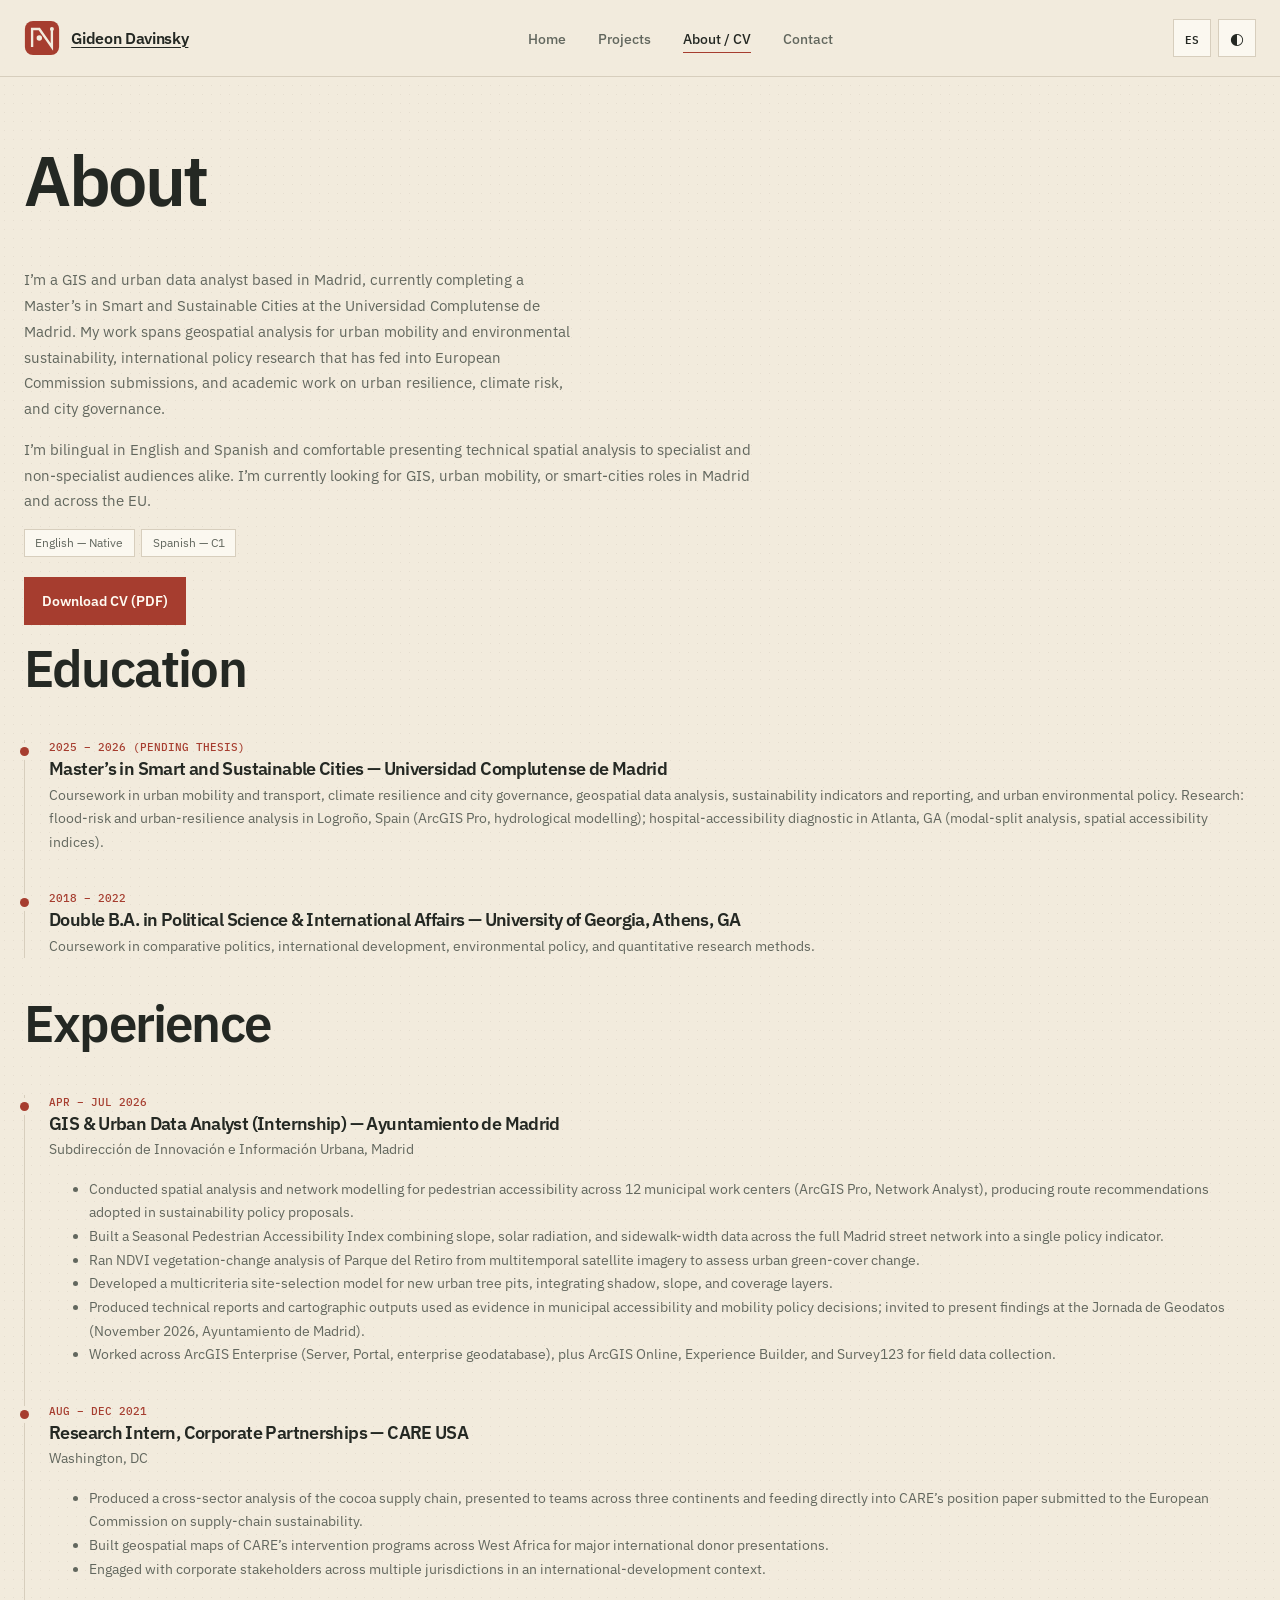
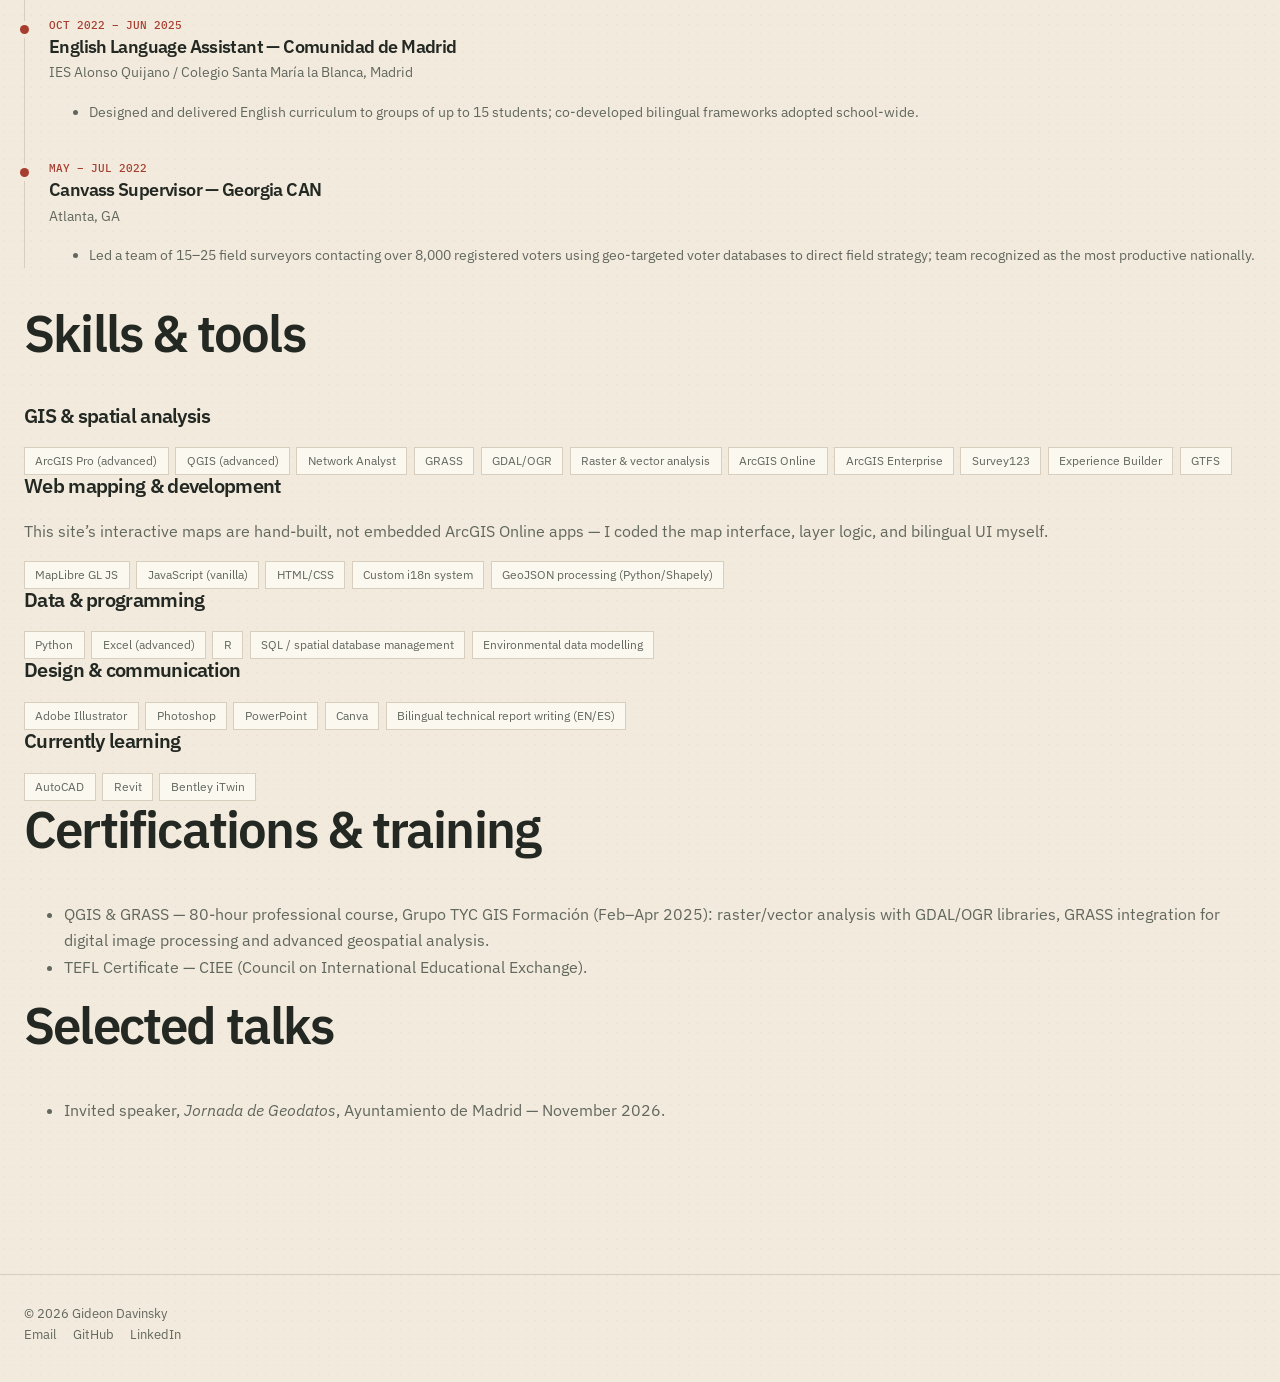
==== commit 1ef5c96e: "Redesign portfolio with civic cartography" ====
--- a/about.html
+++ b/about.html
@@ -12,35 +12,36 @@
 <meta property="og:image" content="assets/og/about.png">
 <meta property="og:url" content="about.html">
 <meta name="twitter:card" content="summary_large_image">
-<link rel="icon" href="data:image/svg+xml,%3Csvg xmlns='http://www.w3.org/2000/svg' viewBox='0 0 32 32'%3E%3Cpath fill='%230f766e' d='M16 2a10 10 0 0 0-10 10c0 7 10 18 10 18s10-11 10-18A10 10 0 0 0 16 2z'/%3E%3Ccircle cx='16' cy='12' r='4' fill='%23fff'/%3E%3C/svg%3E">
+<link rel="icon" href="data:image/svg+xml,%3Csvg xmlns='http://www.w3.org/2000/svg' viewBox='0 0 32 32'%3E%3Cpath fill='%23a63d2f' d='M16 2a10 10 0 0 0-10 10c0 7 10 18 10 18s10-11 10-18A10 10 0 0 0 16 2z'/%3E%3Ccircle cx='16' cy='12' r='4' fill='%23fff'/%3E%3C/svg%3E">
 <link rel="preconnect" href="https://fonts.googleapis.com">
 <link rel="preconnect" href="https://fonts.gstatic.com" crossorigin>
-<link href="https://fonts.googleapis.com/css2?family=Inter:wght@400;500;600&family=Space+Grotesk:wght@500;600;700&display=swap" rel="stylesheet">
+<link href="https://fonts.googleapis.com/css2?family=IBM+Plex+Mono:wght@400;500;600&family=IBM+Plex+Sans:wght@400;500;600;700&display=swap" rel="stylesheet">
 <link rel="stylesheet" href="css/main.css">
 </head>
 <body>
+  <a class="skip-link" href="#main-content">Skip to content</a>
 
 <header class="site-header">
-  <nav class="nav">
+  <nav class="nav" aria-label="Main navigation">
     <a class="brand" href="index.html">
-      <svg class="mark" viewBox="0 0 32 32" aria-hidden="true"><path fill="var(--accent)" d="M16 2a10 10 0 0 0-10 10c0 7 10 18 10 18s10-11 10-18A10 10 0 0 0 16 2z"/><circle cx="16" cy="12" r="4" fill="#fff"/></svg>
+      <svg class="mark" viewBox="0 0 40 40" aria-hidden="true"><rect x="1" y="1" width="38" height="38" rx="9" fill="var(--accent)"/><path d="M9 30V10h8l14 20V10" fill="none" stroke="var(--bg)" stroke-width="2.6"/><circle cx="17" cy="20" r="3" fill="var(--bg)"/><circle cx="31" cy="10" r="2.2" fill="var(--bg)"/></svg>
       Gideon Davinsky
     </a>
-    <ul class="nav-links">
+    <ul class="nav-links" id="primary-navigation">
       <li><a href="index.html" data-i18n="nav_home">Home</a></li>
       <li><a href="projects.html" data-i18n="nav_projects">Projects</a></li>
       <li><a href="about.html" aria-current="page" data-i18n="nav_about">About / CV</a></li>
       <li><a href="contact.html" data-i18n="nav_contact">Contact</a></li>
     </ul>
-    <div style="display:flex;gap:.5rem">
+    <div class="nav-tools">
       <button class="lang-toggle" data-i18n-aria="lang_toggle_aria" title="Español / English">ES</button>
       <button class="theme-toggle" data-i18n-aria="theme_toggle_aria" title="Toggle theme">◐</button>
-      <button class="nav-toggle" data-i18n-aria="menu_aria" aria-expanded="false">☰</button>
+      <button class="nav-toggle" data-i18n-aria="menu_aria" aria-controls="primary-navigation" aria-expanded="false">☰</button>
     </div>
   </nav>
 </header>
 
-<main class="container section">
+<main id="main-content" class="container section">
   <h1 data-i18n="h_about">About</h1>
   <div class="prose">
     <p class="lead" data-i18n="lead_1">
@@ -175,7 +176,7 @@
     <div>&copy; <span id="year">2026</span> Gideon Davinsky</div>
     <div class="social">
       <a href="mailto:gideondavinsky@gmail.com" data-i18n="social_email">Email</a>
-      <a href="https://www.linkedin.com/in/gideon-davinsky" data-i18n="social_linkedin">LinkedIn</a>
+      <a href="https://github.com/gideondavinsky/Portfolio-Gideon-Davinsky" target="_blank" rel="noopener" data-i18n="social_github">GitHub</a><a href="https://www.linkedin.com/in/gideon-davinsky" data-i18n="social_linkedin">LinkedIn</a>
     </div>
   </div>
 </footer>
--- a/css/main.css
+++ b/css/main.css
@@ -1,248 +1,246 @@
-/* ===========================================================================
-   GIS Portfolio — main stylesheet
-   Design tokens first, then layout, then components.
-   Light + dark themes: dark applies via prefers-color-scheme OR
-   an explicit  <html data-theme="dark"> / "light"  set by the theme toggle.
-   =========================================================================== */
-
+/* Civic Cartography — an editorial field atlas for GIS and urban mobility work. */
 :root {
-  --bg:            #f7f8f7;
-  --surface:       #ffffff;
-  --surface-2:     #eef1ef;
-  --text:          #1a1f1d;
-  --muted:         #5c6b64;
-  --border:        #dde3df;
-  --accent:        #0f766e;   /* teal 700 */
-  --accent-hover:  #115e57;
-  --accent-soft:   #d5efec;
-  --shadow:        0 1px 2px rgba(20, 30, 25, .06), 0 8px 24px rgba(20, 30, 25, .06);
-  --radius:        12px;
-  --maxw:          1080px;
-  --font-sans:     "Inter", system-ui, -apple-system, "Segoe UI", Roboto, sans-serif;
-  --font-display:  "Space Grotesk", var(--font-sans);
-}
-
+  color-scheme: light;
+  --bg: #f2ebdd;
+  --surface: #fbf8f0;
+  --surface-2: #e8e0d0;
+  --text: #242823;
+  --muted: #62675e;
+  --border: #d7cebd;
+  --accent: #a63d2f;
+  --accent-hover: #843126;
+  --accent-soft: #eddbcf;
+  --sage: #667660;
+  --ink: #29342d;
+  --shadow: 0 18px 50px rgba(48, 42, 31, .12);
+  --radius: 4px;
+  --maxw: 1240px;
+  --font-sans: "IBM Plex Sans", system-ui, -apple-system, "Segoe UI", sans-serif;
+  --font-display: "IBM Plex Sans", system-ui, sans-serif;
+  --font-mono: "IBM Plex Mono", ui-monospace, monospace;
+}
 @media (prefers-color-scheme: dark) {
   :root:not([data-theme="light"]) {
-    --bg:          #0f1412;
-    --surface:     #161c19;
-    --surface-2:   #1e2622;
-    --text:        #e8edea;
-    --muted:       #9aa8a1;
-    --border:      #2a332e;
-    --accent:      #2dd4bf;
-    --accent-hover:#5eead4;
-    --accent-soft: #143530;
-    --shadow:      0 1px 2px rgba(0,0,0,.4), 0 8px 28px rgba(0,0,0,.35);
+    color-scheme: dark;
+    --bg: #20241f;
+    --surface: #292f28;
+    --surface-2: #333a31;
+    --text: #eee9dd;
+    --muted: #b1b3a6;
+    --border: #454a3e;
+    --accent: #d58268;
+    --accent-hover: #edaa8d;
+    --accent-soft: #493630;
+    --sage: #b2b99b;
+    --ink: #171c18;
+    --shadow: 0 18px 50px rgba(0, 0, 0, .28);
   }
 }
 :root[data-theme="dark"] {
-  --bg:          #0f1412;
-  --surface:     #161c19;
-  --surface-2:   #1e2622;
-  --text:        #e8edea;
-  --muted:       #9aa8a1;
-  --border:      #2a332e;
-  --accent:      #2dd4bf;
-  --accent-hover:#5eead4;
-  --accent-soft: #143530;
-  --shadow:      0 1px 2px rgba(0,0,0,.4), 0 8px 28px rgba(0,0,0,.35);
-}
-
+  color-scheme: dark;
+  --bg: #20241f;
+  --surface: #292f28;
+  --surface-2: #333a31;
+  --text: #eee9dd;
+  --muted: #b1b3a6;
+  --border: #454a3e;
+  --accent: #d58268;
+  --accent-hover: #edaa8d;
+  --accent-soft: #493630;
+  --sage: #b2b99b;
+  --ink: #171c18;
+  --shadow: 0 18px 50px rgba(0, 0, 0, .28);
+}
+:root[data-theme="light"] { color-scheme: light; }
 * { box-sizing: border-box; }
-html { scroll-behavior: smooth; }
+html { scroll-behavior: smooth; scroll-padding-top: 90px; }
 body {
   margin: 0;
-  background: var(--bg);
   color: var(--text);
+  background-color: var(--bg);
+  background-image: radial-gradient(rgba(85, 69, 44, .075) .55px, transparent .55px);
+  background-size: 9px 9px;
   font-family: var(--font-sans);
-  font-size: 17px;
-  line-height: 1.65;
+  font-size: 16px;
+  line-height: 1.68;
   -webkit-font-smoothing: antialiased;
 }
-img { max-width: 100%; display: block; }
-a { color: var(--accent); text-decoration: none; }
-a:hover { color: var(--accent-hover); text-decoration: underline; }
-h1, h2, h3 { font-family: var(--font-display); line-height: 1.2; font-weight: 600; letter-spacing: -.01em; }
-h1 { font-size: clamp(2rem, 4vw, 3rem); margin: 0 0 .4em; }
-h2 { font-size: clamp(1.5rem, 3vw, 2rem); margin: 2.5rem 0 1rem; }
-h3 { font-size: 1.2rem; margin: 1.5rem 0 .5rem; }
-p  { margin: 0 0 1rem; }
-code { font-family: ui-monospace, "SF Mono", Menlo, Consolas, monospace; font-size: .9em;
-       background: var(--surface-2); padding: .1em .4em; border-radius: 5px; }
-
-.container { max-width: var(--maxw); margin: 0 auto; padding: 0 1.25rem; }
-.section { padding: 3.5rem 0; }
+a { color: var(--accent); text-decoration-thickness: .08em; text-underline-offset: .18em; }
+a:hover { color: var(--accent-hover); }
+a:focus-visible, button:focus-visible, input:focus-visible { outline: 3px solid var(--accent); outline-offset: 3px; }
+img { display: block; max-width: 100%; }
+button { font: inherit; }
+h1, h2, h3, p, figure { margin-top: 0; }
+h1, h2, h3 { font-family: var(--font-display); line-height: 1.12; font-weight: 600; letter-spacing: -.035em; }
+h1 { font-size: clamp(2.6rem, 6.2vw, 5.4rem); }
+h2 { font-size: clamp(2rem, 4vw, 3.3rem); }
+h3 { font-size: 1.25rem; }
+.container { width: min(var(--maxw), calc(100% - 3rem)); margin-inline: auto; }
+.section { padding-block: clamp(3.8rem, 8vw, 7rem); }
 .muted { color: var(--muted); }
-.lead { font-size: 1.15rem; color: var(--muted); max-width: 60ch; }
-.center { text-align: center; }
-
-/* ---- header / nav ---------------------------------------------------------- */
-.site-header {
-  position: sticky; top: 0; z-index: 50;
-  background: color-mix(in srgb, var(--bg) 88%, transparent);
-  backdrop-filter: blur(10px);
-  border-bottom: 1px solid var(--border);
-}
-.nav {
-  display: flex; align-items: center; justify-content: space-between;
-  height: 62px; max-width: var(--maxw); margin: 0 auto; padding: 0 1.25rem;
-}
-.brand { font-family: var(--font-display); font-weight: 700; font-size: 1.05rem;
-         color: var(--text); display: flex; align-items: center; gap: .55rem; }
-.brand:hover { text-decoration: none; }
-.brand .mark { width: 26px; height: 26px; }
-.nav-links { display: flex; align-items: center; gap: 1.5rem; list-style: none; margin: 0; padding: 0; }
-.nav-links a { color: var(--muted); font-size: .95rem; font-weight: 500; }
-.nav-links a:hover, .nav-links a[aria-current="page"] { color: var(--text); text-decoration: none; }
-.theme-toggle, .nav-toggle, .lang-toggle {
-  background: none; border: 1px solid var(--border); color: var(--text);
-  width: 38px; height: 38px; border-radius: 9px; cursor: pointer;
-  display: inline-flex; align-items: center; justify-content: center;
-}
-.lang-toggle { font-family: var(--font-display); font-size: .78rem; font-weight: 700; letter-spacing: .02em; }
+.lead { color: var(--muted); font-size: clamp(1.1rem, 1.55vw, 1.3rem); line-height: 1.7; max-width: 62ch; }
+.eyebrow, .field-label, .field-source, .atlas-topline, .atlas-north, .footer-coord, .practice-index, .project-meta dt, .tag, .project-overline {
+  font-family: var(--font-mono); text-transform: uppercase; letter-spacing: .08em;
+}
+.eyebrow { color: var(--accent); font-size: .72rem; font-weight: 600; margin-bottom: 1rem; }
+.eyebrow span { padding-inline: .2rem; color: var(--muted); }
+/* Accessible skip navigation */
+.skip-link { position: fixed; left: 1rem; top: -8rem; z-index: 100; padding: .7rem 1rem; background: var(--text); color: var(--bg); }
+.skip-link:focus { top: 1rem; }
+/* Header: quiet editorial navigation with a small cartographic route mark. */
+.site-header { position: sticky; top: 0; z-index: 50; background: color-mix(in srgb, var(--bg) 92%, transparent); backdrop-filter: blur(14px); border-bottom: 1px solid var(--border); }
+.nav { min-height: 76px; width: min(var(--maxw), calc(100% - 3rem)); margin-inline: auto; display: flex; align-items: center; justify-content: space-between; gap: 2rem; }
+.brand { display: inline-flex; align-items: center; gap: .7rem; color: var(--text); font-family: var(--font-display); font-weight: 600; font-size: 1rem; letter-spacing: -.02em; white-space: nowrap; }
+.brand:hover { color: var(--text); text-decoration: none; }
+.brand .mark { width: 36px; height: 36px; flex: 0 0 36px; }
+.nav-links { display: flex; align-items: center; gap: clamp(1rem, 2.5vw, 2.1rem); list-style: none; padding: 0; margin: 0; }
+.nav-links a { color: var(--muted); font-size: .86rem; font-weight: 500; text-decoration: none; }
+.nav-links a:hover, .nav-links a[aria-current="page"] { color: var(--text); }
+.nav-links a[aria-current="page"] { box-shadow: inset 0 -1px var(--accent); padding-bottom: .35rem; }
+.nav-tools { display: flex; gap: .45rem; align-items: center; }
+.theme-toggle, .nav-toggle, .lang-toggle { display: inline-flex; align-items: center; justify-content: center; width: 38px; height: 38px; border: 1px solid var(--border); background: var(--surface); color: var(--text); cursor: pointer; }
+.lang-toggle { font: 600 .7rem var(--font-mono); }
 .theme-toggle:hover, .nav-toggle:hover, .lang-toggle:hover { background: var(--surface-2); }
 .nav-toggle { display: none; }
-
-@media (max-width: 720px) {
+@media (max-width: 820px) {
+  .nav { min-height: 68px; gap: .7rem; }
   .nav-toggle { display: inline-flex; }
-  .nav-links {
-    position: absolute; top: 62px; left: 0; right: 0;
-    flex-direction: column; align-items: stretch; gap: 0;
-    background: var(--surface); border-bottom: 1px solid var(--border);
-    padding: .5rem 1.25rem 1rem;
-    display: none;
-  }
+  .nav-links { display: none; position: absolute; inset: 68px 0 auto; padding: .8rem 1.5rem 1.2rem; background: var(--surface); border-bottom: 1px solid var(--border); flex-direction: column; align-items: stretch; gap: 0; box-shadow: var(--shadow); }
   .nav-links.open { display: flex; }
-  .nav-links li { padding: .6rem 0; border-bottom: 1px solid var(--border); }
+  .nav-links li { padding: .65rem 0; border-bottom: 1px solid var(--border); }
   .nav-links li:last-child { border-bottom: 0; }
-}
-
-/* ---- buttons -------------------------------------------------------------- */
-.btn {
-  display: inline-flex; align-items: center; gap: .5rem;
-  background: var(--accent); color: #fff; font-weight: 600; font-size: .95rem;
-  padding: .7rem 1.15rem; border-radius: 9px; border: 0; cursor: pointer;
-  transition: background .15s ease;
-}
-.btn:hover { background: var(--accent-hover); color: #fff; text-decoration: none; }
-.btn.secondary { background: transparent; color: var(--text); border: 1px solid var(--border); }
-.btn.secondary:hover { background: var(--surface-2); }
-
-/* ---- hero --------------------------------------------------------------- */
-.hero { padding: 4.5rem 0 3rem; }
-.hero .lead { margin-bottom: 1.75rem; }
-.hero-actions { display: flex; gap: .75rem; flex-wrap: wrap; }
-.eyebrow { text-transform: uppercase; letter-spacing: .12em; font-size: .8rem;
-           font-weight: 600; color: var(--accent); margin-bottom: .75rem; }
-
-/* ---- project grid ------------------------------------------------------- */
-.filters { display: flex; gap: .5rem; flex-wrap: wrap; margin: 1.5rem 0 2rem; }
-.filter-btn {
-  background: var(--surface); border: 1px solid var(--border); color: var(--muted);
-  padding: .4rem .9rem; border-radius: 999px; font-size: .9rem; cursor: pointer; font-weight: 500;
-}
-.filter-btn[aria-pressed="true"] { background: var(--accent-soft); border-color: var(--accent);
-  color: var(--accent-hover); }
-
-.card-grid { display: grid; gap: 1.5rem; grid-template-columns: repeat(auto-fill, minmax(300px, 1fr)); }
-.card {
-  background: var(--surface); border: 1px solid var(--border); border-radius: var(--radius);
-  overflow: hidden; display: flex; flex-direction: column;
-  transition: transform .15s ease, box-shadow .15s ease;
-}
-.card:hover { transform: translateY(-3px); box-shadow: var(--shadow); }
-.card a.card-link { color: inherit; text-decoration: none; display: flex; flex-direction: column; height: 100%; }
-.card .thumb { aspect-ratio: 16 / 10; background: var(--surface-2); object-fit: cover; width: 100%;
-  border-bottom: 1px solid var(--border); }
-.card .thumb.placeholder { display: flex; align-items: center; justify-content: center;
-  color: var(--muted); font-size: .85rem; font-family: var(--font-display); }
-.card .body { padding: 1.1rem 1.15rem 1.25rem; display: flex; flex-direction: column; gap: .5rem; flex: 1; }
-.card .tag { align-self: flex-start; font-size: .72rem; text-transform: uppercase; letter-spacing: .08em;
-  font-weight: 700; color: var(--accent); background: var(--accent-soft); padding: .18rem .5rem; border-radius: 5px; }
-.card h3 { margin: 0; font-size: 1.1rem; }
-.card .meta { font-size: .85rem; color: var(--muted); margin-top: auto; }
-
-/* ---- maps -------------------------------------------------------------- */
-.map {
-  width: 100%; height: 460px; border-radius: var(--radius);
-  border: 1px solid var(--border); overflow: hidden; background: var(--surface-2);
-}
-.map-figure { margin: 1.75rem 0; }
-.map-figure figcaption { font-size: .88rem; color: var(--muted); margin-top: .6rem; }
-.maplibregl-popup-content {
-  /* The popup's background is always white (fixed by maplibre-gl.css), but
-     var(--text) is a light color in dark mode — pin the text dark here too,
-     regardless of site theme, or it goes near-invisible on that white card. */
-  font-family: var(--font-sans); font-size: .85rem; line-height: 1.5;
-  color: #1a1f1d; border-radius: 8px; padding: .7rem .85rem;
-  max-height: 320px; overflow-y: auto;
-}
-.maplibregl-popup-content b { color: #0f172a; }
-.map-legend {
-  background: var(--surface); border: 1px solid var(--border); border-radius: 8px;
-  padding: .6rem .8rem; font-size: .8rem; box-shadow: var(--shadow);
-}
-.map-legend b { display: block; margin-bottom: .35rem; font-family: var(--font-display); }
+  .nav-links a[aria-current="page"] { box-shadow: none; }
+}
+@media (max-width: 480px) { .container, .nav { width: min(100% - 2rem, var(--maxw)); } .brand { font-size: .9rem; } .brand .mark { width: 32px; height: 32px; flex-basis: 32px; } }
+/* Buttons and links */
+.btn { display: inline-flex; align-items: center; justify-content: center; gap: .75rem; min-height: 48px; padding: .72rem 1.05rem; border: 1px solid var(--accent); background: var(--accent); color: #fffaf1; font-size: .9rem; font-weight: 600; line-height: 1.25; text-decoration: none; transition: transform .18s ease, background .18s ease, border-color .18s ease; }
+.btn:hover { transform: translateY(-2px); background: var(--accent-hover); border-color: var(--accent-hover); color: #fffaf1; text-decoration: none; }
+.btn.secondary { background: transparent; color: var(--text); border-color: var(--border); }
+.btn.secondary:hover { background: var(--surface-2); color: var(--text); }
+.text-link { display: inline-flex; align-items: center; gap: .5rem; font-size: .88rem; font-weight: 600; text-decoration: none; }
+.text-link:hover { gap: .75rem; }
+.hero-actions { display: flex; align-items: center; flex-wrap: wrap; gap: 1.15rem 1.6rem; }
+/* Home hero: an asymmetrical editorial spread with a real project-map plate. */
+.hero { display: grid; grid-template-columns: minmax(0, 1.02fr) minmax(360px, .98fr); align-items: center; gap: clamp(2rem, 5vw, 5rem); padding-block: clamp(4rem, 8vw, 7.4rem) clamp(3.6rem, 7vw, 6rem); }
+.hero-copy { max-width: 670px; }
+.hero h1 { max-width: 12ch; margin-bottom: 1.15rem; font-size: clamp(3.2rem, 6.5vw, 6.2rem); letter-spacing: -.065em; line-height: .98; }
+.hero h1 em { color: var(--accent); font-style: normal; }
+.hero .lead { max-width: 57ch; margin-bottom: 1.7rem; }
+.hero-note { display: flex; align-items: start; gap: .55rem; max-width: 50ch; margin: 1.5rem 0 0; color: var(--muted); font-size: .79rem; line-height: 1.5; }
+.status-dot { width: 8px; height: 8px; flex: 0 0 8px; margin-top: .35rem; border-radius: 50%; background: var(--sage); box-shadow: 0 0 0 4px color-mix(in srgb, var(--sage) 15%, transparent); }
+.hero-atlas { position: relative; min-width: 0; padding: .8rem; background: var(--surface); border: 1px solid var(--border); box-shadow: var(--shadow); transform: rotate(.6deg); }
+.atlas-topline { display: flex; justify-content: space-between; gap: 1rem; padding: .2rem .35rem .7rem; color: var(--muted); font-size: .62rem; }
+.hero-atlas img { width: 100%; aspect-ratio: 1.43; object-fit: cover; border: 1px solid var(--border); background: var(--surface-2); }
+.hero-atlas figcaption { display: flex; justify-content: space-between; align-items: baseline; gap: 1rem; padding: .8rem .3rem .1rem; font-size: .8rem; }
+.hero-atlas figcaption > span { font-weight: 600; }
+.hero-atlas figcaption a { white-space: nowrap; font-size: .74rem; text-decoration: none; }
+.atlas-north { position: absolute; right: 1.2rem; top: 3.25rem; width: 38px; height: 38px; display: grid; place-content: center; text-align: center; color: var(--text); background: color-mix(in srgb, var(--surface) 88%, transparent); border: 1px solid var(--border); font-size: .52rem; line-height: 1; }
+.atlas-north span { font-size: 1.1rem; line-height: 1; }
+@media (max-width: 900px) { .hero { grid-template-columns: 1fr; max-width: 780px; gap: 2.5rem; } .hero-copy { max-width: 730px; } .hero-atlas { width: min(100%, 640px); justify-self: end; } }
+@media (max-width: 540px) { .hero { padding-top: 3rem; } .hero h1 { font-size: clamp(3rem, 14vw, 4.3rem); } .hero-atlas { transform: none; padding: .55rem; } .hero-atlas figcaption { flex-direction: column; gap: .25rem; } }
+/* Map facts as a thin field-notes strip. */
+.field-notes { display: grid; grid-template-columns: repeat(3, 1fr) auto; align-items: center; border-top: 1px solid var(--border); border-bottom: 1px solid var(--border); padding-block: 1.35rem; gap: 1.4rem; }
+.field-note { display: flex; align-items: center; gap: .75rem; min-width: 0; }
+.field-value { color: var(--accent); font: 500 clamp(1.15rem, 2vw, 1.6rem) var(--font-mono); line-height: 1; }
+.field-label { max-width: 18ch; color: var(--muted); font-size: .6rem; line-height: 1.5; }
+.field-source { margin: 0; color: var(--muted); text-align: right; font-size: .55rem; }
+@media (max-width: 760px) { .field-notes { grid-template-columns: 1fr 1fr; } .field-source { grid-column: 1 / -1; text-align: left; } }
+@media (max-width: 440px) { .field-notes { gap: 1rem .7rem; } .field-note { align-items: start; flex-direction: column; gap: .35rem; } }
+/* Sections and project gallery */
+.section-heading { display: flex; justify-content: space-between; align-items: end; gap: 2rem; margin-bottom: 2rem; }
+.section-heading h2 { margin: 0; }
+.section-heading .eyebrow { margin-bottom: .55rem; }
+.section-heading > .text-link { margin-bottom: .25rem; white-space: nowrap; }
+.section-heading-stacked { display: block; max-width: 780px; }
+.section-heading-stacked h2 { max-width: 18ch; margin-bottom: .85rem; }
+.section-intro { max-width: 60ch; color: var(--muted); }
+.work-section { padding-top: 6.1rem; }
+.card-grid { display: grid; grid-template-columns: repeat(2, minmax(0, 1fr)); gap: 1.2rem; }
+.card { overflow: hidden; display: flex; flex-direction: column; border: 1px solid var(--border); background: var(--surface); transition: transform .2s ease, box-shadow .2s ease; }
+.card:hover { transform: translateY(-4px); box-shadow: var(--shadow); }
+.card a.card-link { display: flex; height: 100%; flex-direction: column; color: inherit; text-decoration: none; }
+.card .thumb { width: 100%; aspect-ratio: 1.82; object-fit: cover; border-bottom: 1px solid var(--border); background: var(--surface-2); }
+.card .body { display: flex; flex: 1; flex-direction: column; align-items: start; gap: .7rem; padding: 1.35rem 1.45rem 1.5rem; }
+.card .tag { display: inline-flex; color: var(--accent); background: var(--accent-soft); padding: .23rem .4rem; font-size: .58rem; line-height: 1.25; }
+.card h3 { margin: 0; font-size: clamp(1.2rem, 2vw, 1.55rem); }
+.card .body > p { color: var(--muted); font-size: .91rem; margin: 0; }
+.card .project-tags { margin-top: .15rem; }
+.project-tags .pill { border-color: var(--border); background: transparent; color: var(--muted); font-size: .65rem; padding: .2rem .48rem; }
+.card .meta { width: 100%; margin-top: auto; padding-top: .8rem; border-top: 1px solid var(--border); color: var(--muted); font: 500 .65rem var(--font-mono); text-transform: uppercase; letter-spacing: .08em; }
+.filters { display: flex; gap: .55rem; flex-wrap: wrap; margin: 1.5rem 0 2rem; }
+.filter-btn, .season-btn { border: 1px solid var(--border); background: var(--surface); color: var(--muted); padding: .48rem .9rem; font-size: .78rem; cursor: pointer; }
+.filter-btn[aria-pressed="true"], .season-btn[aria-pressed="true"] { border-color: var(--accent); background: var(--accent-soft); color: var(--accent-hover); }
+@media (max-width: 680px) { .card-grid { grid-template-columns: 1fr; } .section-heading { align-items: start; flex-direction: column; gap: .8rem; } .work-section { padding-top: 4.5rem; } }
+/* Practice index */
+.practice-section { padding-top: 2.3rem; padding-bottom: 6.7rem; }
+.practice-list { border-top: 1px solid var(--border); }
+.practice-item { display: grid; grid-template-columns: 70px 1fr 30px; gap: 1.5rem; align-items: start; padding: 1.45rem 0; border-bottom: 1px solid var(--border); }
+.practice-index { padding-top: .25rem; color: var(--accent); font-size: .67rem; }
+.practice-item h3 { margin: 0 0 .35rem; font-size: 1.12rem; letter-spacing: -.02em; }
+.practice-item p { max-width: 66ch; margin: 0; color: var(--muted); font-size: .9rem; }
+.practice-mark { color: var(--accent); text-align: right; }
+@media (max-width: 560px) { .practice-item { grid-template-columns: 36px 1fr; gap: .8rem; } .practice-mark { display: none; } }
+/* Contact close */
+.contact-band { display: flex; justify-content: space-between; align-items: center; gap: 2rem; margin-block: 1rem 6rem; padding: clamp(1.5rem, 5vw, 3.5rem); background: var(--ink); color: #f2ebdd; }
+.contact-band .eyebrow { color: #dfad8f; }
+.contact-band h2 { margin-bottom: .7rem; font-size: clamp(2rem, 4vw, 3.2rem); }
+.contact-band p:not(.eyebrow) { max-width: 52ch; margin: 0; color: #ddd8ca; }
+.btn-light { flex: 0 0 auto; background: #f2ebdd; color: #29342d; border-color: #f2ebdd; }
+.btn-light:hover { background: #dfd4bf; border-color: #dfd4bf; color: #29342d; }
+@media (max-width: 680px) { .contact-band { align-items: start; flex-direction: column; margin-bottom: 4rem; } }
+/* Internal pages and case studies */
+main.container.section { padding-top: clamp(2.7rem, 5vw, 4.5rem); }
+main.container.section > h1 { max-width: 18ch; font-size: clamp(2.7rem, 5.5vw, 4.6rem); }
+.project-header { max-width: 900px; padding: 1.5rem 0 1.2rem; }
+.project-header h1 { max-width: 16ch; font-size: clamp(2.7rem, 5.8vw, 5rem); }
+.project-header .tag { color: var(--accent); font: 600 .64rem var(--font-mono); text-transform: uppercase; letter-spacing: .08em; }
+.project-header .lead { max-width: 69ch; }
+.project-meta { display: grid; grid-template-columns: repeat(auto-fit, minmax(150px, 1fr)); gap: 1rem 1.5rem; margin: 1.5rem 0 2rem; padding: 1.2rem 1.25rem; background: var(--surface); border: 1px solid var(--border); }
+.project-meta dt { color: var(--muted); font-size: .57rem; margin-bottom: .25rem; }
+.project-meta dd { margin: 0; font-size: .83rem; line-height: 1.5; }
+.map { width: 100%; height: clamp(360px, 56vw, 590px); overflow: hidden; border: 1px solid var(--border); background: var(--surface-2); }
+.map-figure { margin: 1.7rem 0 3rem; }
+.map-figure figcaption { max-width: 92ch; margin-top: .7rem; color: var(--muted); font-size: .76rem; line-height: 1.6; }
+.map-legend { max-width: 320px; padding: .6rem .8rem; border: 1px solid var(--border); background: var(--surface); color: var(--text); font-size: .75rem; box-shadow: var(--shadow); }
+.map-legend b { display: block; margin-bottom: .35rem; font-family: var(--font-mono); font-size: .68rem; }
 .map-legend .row { display: flex; align-items: center; gap: .5rem; margin: .2rem 0; }
-.map-legend .swatch { width: 14px; height: 14px; border-radius: 3px; border: 1px solid rgba(0,0,0,.15); }
-
-/* ---- project detail --------------------------------------------------- */
-.project-header { padding: 2.5rem 0 1rem; }
-.project-meta {
-  display: grid; grid-template-columns: repeat(auto-fit, minmax(140px, 1fr));
-  gap: 1rem 1.5rem; margin: 1.5rem 0; padding: 1.25rem;
-  background: var(--surface); border: 1px solid var(--border); border-radius: var(--radius);
-}
-.project-meta dt { font-size: .72rem; text-transform: uppercase; letter-spacing: .09em;
-  color: var(--muted); font-weight: 700; margin-bottom: .2rem; }
-.project-meta dd { margin: 0; font-size: .95rem; }
+.map-legend .swatch { width: 13px; height: 13px; border: 1px solid rgba(0,0,0,.12); }
+.maplibregl-popup-content { max-width: 300px; font-family: var(--font-sans); font-size: .78rem; line-height: 1.5; color: #242823; border-radius: 2px; max-height: 320px; overflow-y: auto; }
+.maplibregl-popup-content b { color: #29342d; }
+.maplibregl-ctrl-group { border-radius: 2px !important; }
+.prose { max-width: 74ch; }
+.prose h2 { margin: 3.4rem 0 .85rem; padding-top: .9rem; border-top: 1px solid var(--border); font-size: clamp(1.6rem, 3vw, 2.3rem); }
+.prose h3 { margin-top: 1.8rem; font-size: 1.12rem; }
+.prose p, .prose li { color: var(--muted); font-size: .95rem; }
+.prose ul { padding-left: 1.2rem; }
+.prose li { margin: .35rem 0; }
+.back-link { display: inline-flex; align-items: center; gap: .4rem; margin-bottom: .6rem; font-size: .76rem; text-decoration: none; }
+.table-scroll { overflow-x: auto; margin: 1.3rem 0; }
+.data-table { width: 100%; min-width: 360px; border-collapse: collapse; font-size: .82rem; }
+.data-table th, .data-table td { border: 1px solid var(--border); padding: .6rem .7rem; text-align: left; }
+.data-table th { background: var(--surface-2); font: 600 .65rem var(--font-mono); text-transform: uppercase; letter-spacing: .04em; }
+.data-table td.num { text-align: center; font-variant-numeric: tabular-nums; }
+.season-toggle { display: flex; overflow-x: auto; gap: .45rem; margin: 1rem 0; padding-bottom: .25rem; }
+.season-btn { flex: 0 0 auto; border-radius: 2px; font-size: .73rem; }
 .pill-row { display: flex; flex-wrap: wrap; gap: .4rem; }
-.pill { background: var(--surface-2); border: 1px solid var(--border); border-radius: 999px;
-  padding: .2rem .7rem; font-size: .8rem; }
-.prose { max-width: 68ch; }
-.prose ul { padding-left: 1.2rem; }
-.prose li { margin: .3rem 0; }
-.back-link { font-size: .9rem; display: inline-flex; gap: .35rem; align-items: center; margin-bottom: 1rem; }
-
-.table-scroll { overflow-x: auto; margin: 1.25rem 0; }
-.data-table { border-collapse: collapse; width: 100%; font-size: .88rem; min-width: 360px; }
-.data-table th, .data-table td { border: 1px solid var(--border); padding: .5rem .7rem; text-align: left; }
-.data-table th { background: var(--surface-2); font-family: var(--font-display); font-weight: 600; }
-.data-table td.num { text-align: center; font-variant-numeric: tabular-nums; }
-
-.season-toggle { display: flex; gap: .5rem; margin: 1rem 0; }
-.season-btn {
-  background: var(--surface); border: 1px solid var(--border); color: var(--muted);
-  padding: .45rem 1rem; border-radius: 999px; font-size: .88rem; font-weight: 600; cursor: pointer;
-}
-.season-btn[aria-pressed="true"] { background: var(--accent-soft); border-color: var(--accent); color: var(--accent-hover); }
-
-/* ---- about ----------------------------------------------------------- */
-.timeline { border-left: 2px solid var(--border); padding-left: 1.5rem; margin: 1rem 0; }
-.timeline-item { margin-bottom: 1.75rem; position: relative; }
-.timeline-item::before { content: ""; position: absolute; left: calc(-1.5rem - 6px); top: .45rem;
-  width: 10px; height: 10px; border-radius: 50%; background: var(--accent); }
-.timeline-item .when { font-size: .82rem; color: var(--muted); font-weight: 600; }
-.timeline-item h3 { margin: .15rem 0 .1rem; }
+.pill { padding: .2rem .65rem; border: 1px solid var(--border); background: var(--surface); color: var(--muted); font-size: .74rem; }
+.timeline { position: relative; margin: 1.3rem 0; padding-left: 1.5rem; border-left: 1px solid var(--border); }
+.timeline-item { position: relative; margin-bottom: 2.3rem; }
+.timeline-item::before { content: ""; position: absolute; left: calc(-1.5rem - 5px); top: .42rem; width: 9px; height: 9px; border-radius: 50%; background: var(--accent); box-shadow: 0 0 0 4px var(--bg); }
+.timeline-item .when { color: var(--accent); font: 500 .66rem var(--font-mono); text-transform: uppercase; }
+.timeline-item h3 { margin: .3rem 0; font-size: 1.1rem; }
+.timeline-item p, .timeline-item li { color: var(--muted); font-size: .88rem; }
 .skill-cols { columns: 2; column-gap: 2.5rem; }
 .skill-cols li { break-inside: avoid; }
-@media (max-width: 560px) { .skill-cols { columns: 1; } }
-
-/* ---- footer -------------------------------------------------------- */
-.site-footer {
-  border-top: 1px solid var(--border); margin-top: 3rem;
-  padding: 2.5rem 0; color: var(--muted); font-size: .9rem;
-}
-.site-footer .container { display: flex; justify-content: space-between; flex-wrap: wrap; gap: 1rem; }
-.social a { color: var(--muted); margin-left: 1rem; }
+.notice { margin: 1.5rem 0; padding: .95rem 1.1rem; border-left: 3px solid var(--accent); background: var(--accent-soft); color: var(--text); font-size: .85rem; }
+@media (max-width: 560px) { .skill-cols { columns: 1; } .project-meta { grid-template-columns: repeat(2, minmax(0, 1fr)); gap: .9rem; } }
+/* Footer */
+.site-footer { margin-top: 2rem; padding: 1.7rem 0 2.3rem; border-top: 1px solid var(--border); color: var(--muted); font-size: .79rem; }
+.footer-inner { display: flex; justify-content: space-between; align-items: center; gap: 1.2rem; }
+.footer-signoff { display: flex; flex-wrap: wrap; gap: .8rem 1.3rem; align-items: center; }
+.footer-coord { color: var(--accent); font-size: .62rem; }
+.social { display: flex; flex-wrap: wrap; gap: 1rem; }
+.social a { color: var(--muted); text-decoration: none; }
 .social a:hover { color: var(--text); }
-
-/* ---- misc --------------------------------------------------------- */
-.notice {
-  background: var(--accent-soft); border: 1px solid var(--accent);
-  border-radius: 10px; padding: .9rem 1.1rem; font-size: .9rem; margin: 1.5rem 0;
-}
-@media (prefers-reduced-motion: reduce) {
-  * { animation: none !important; transition: none !important; scroll-behavior: auto; }
-}
+@media (max-width: 600px) { .footer-inner { align-items: start; flex-direction: column; } }
+@media (prefers-reduced-motion: reduce) { *, *::before, *::after { animation-duration: .01ms !important; animation-iteration-count: 1 !important; scroll-behavior: auto !important; transition-duration: .01ms !important; } }
